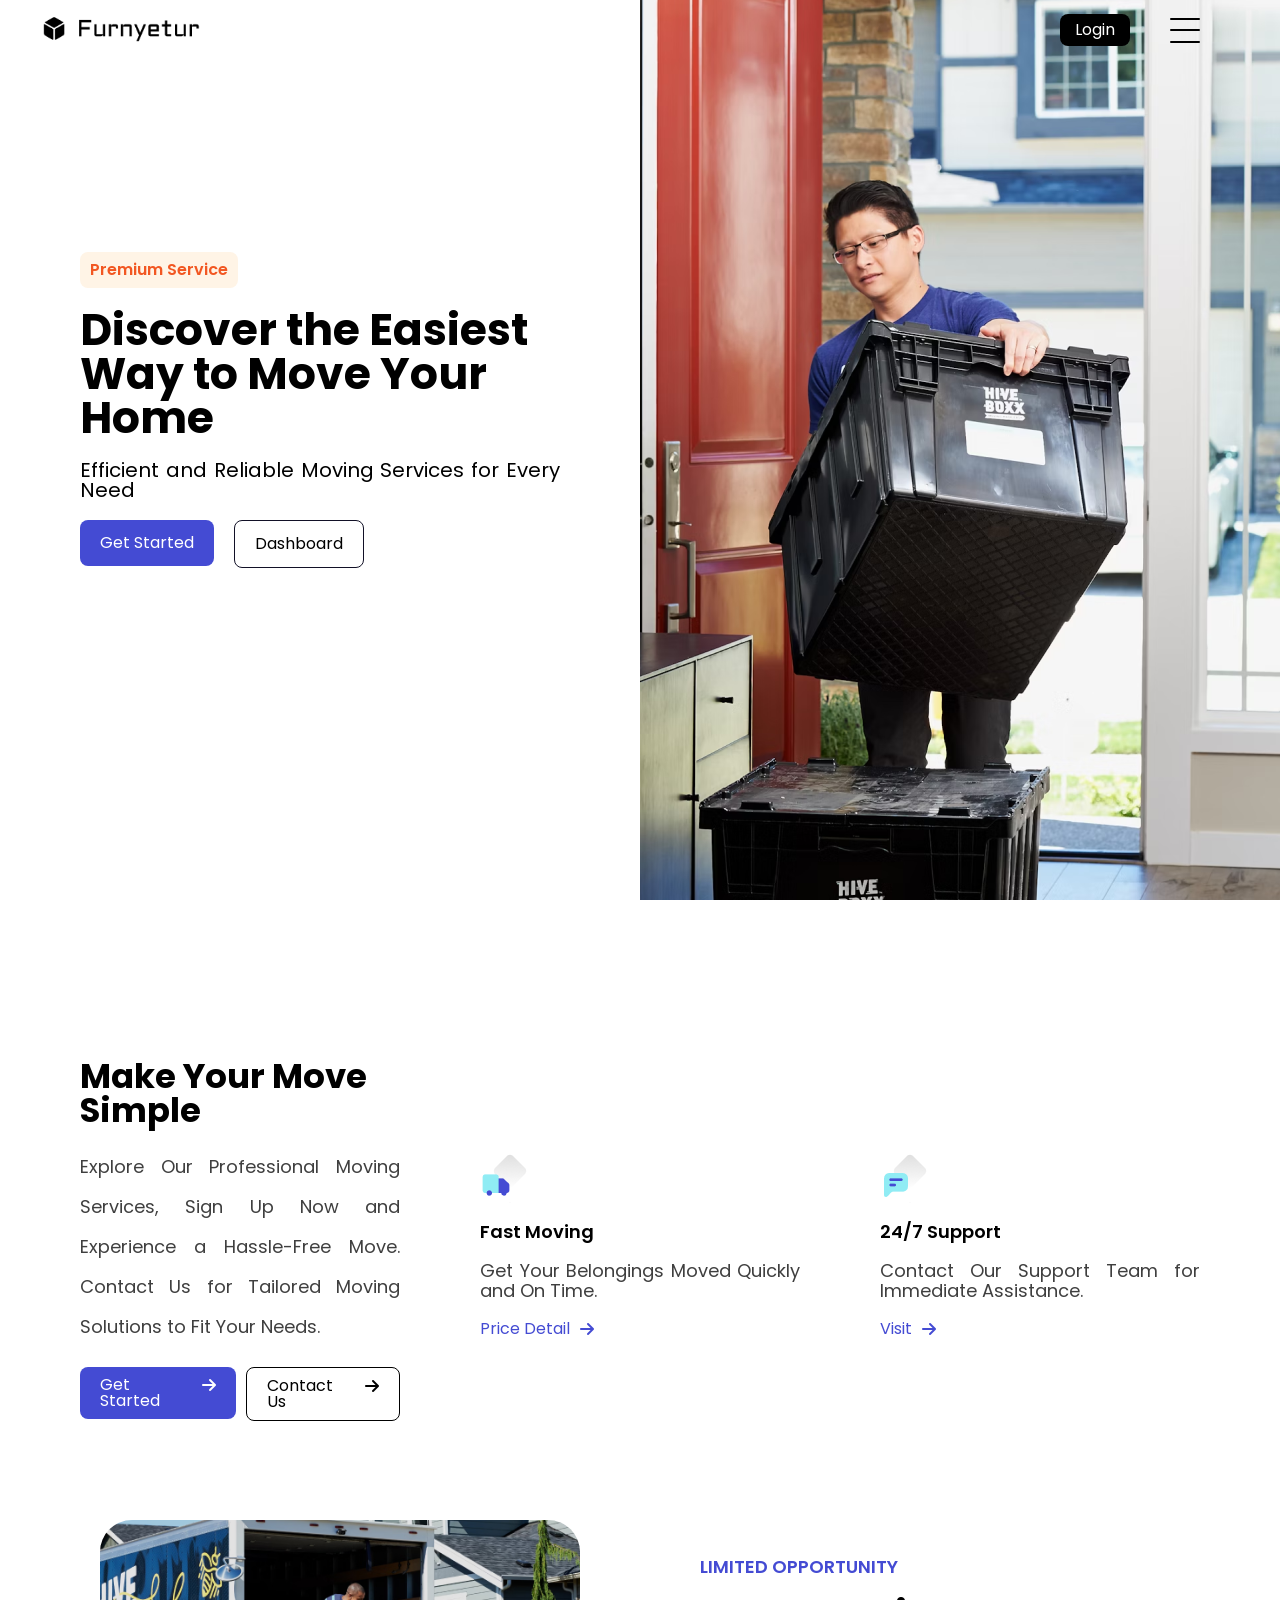
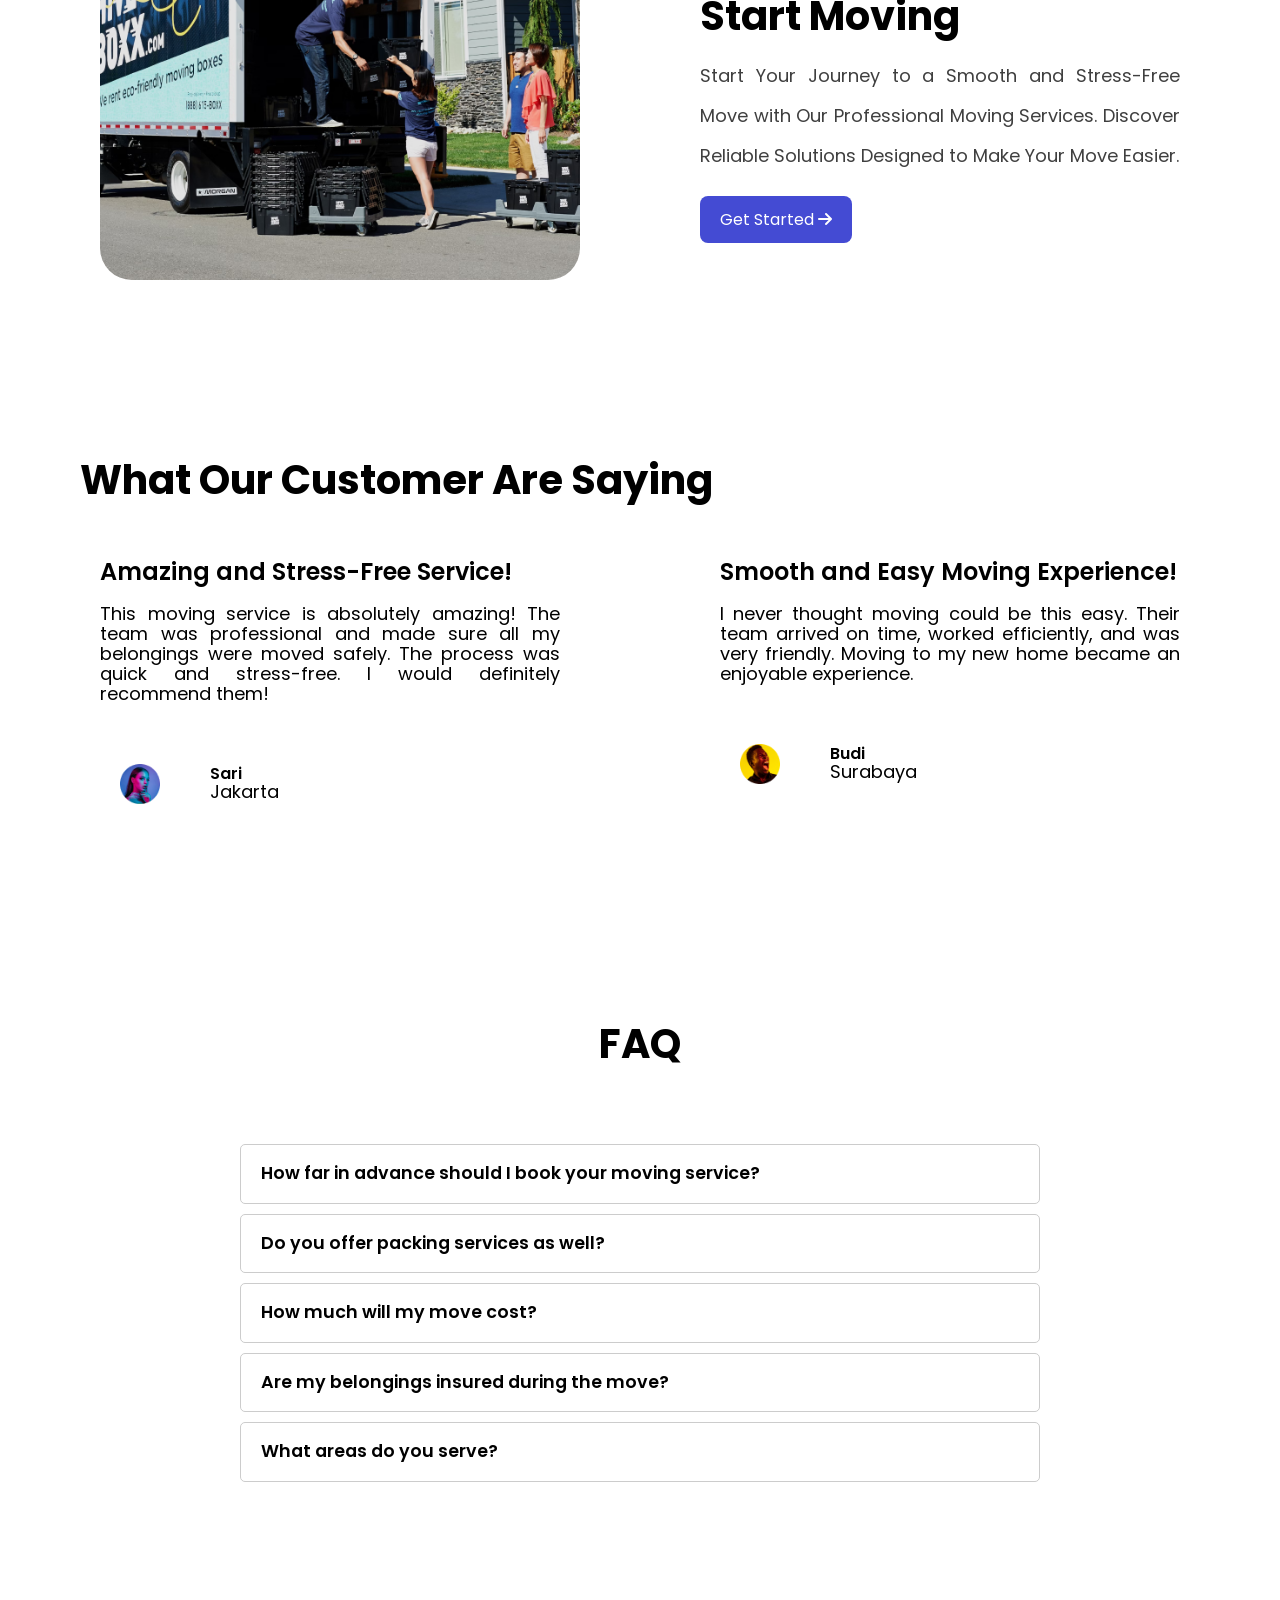
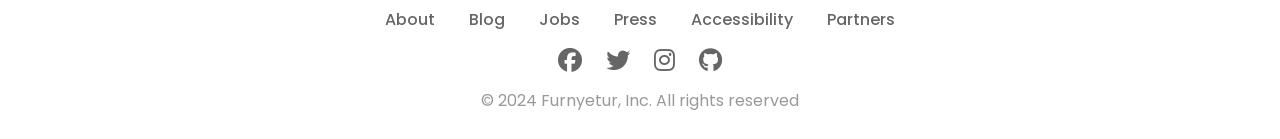
==== index.html @ ea4fcfea "first-commit" ====
<!DOCTYPE html>
<html lang="en">

<head>
    <meta charset="UTF-8" />
    <meta name="viewport" content="width=device-width, initial-scale=1.0" />
    <link rel="preconnect" href="https://fonts.googleapis.com" />
    <link rel="preconnect" href="https://fonts.gstatic.com" crossorigin />
    <link rel="stylesheet" href="./css/reset.css">
    <link rel="stylesheet" href="https://cdnjs.cloudflare.com/ajax/libs/font-awesome/6.6.0/css/all.min.css"
        integrity="sha512-Kc323vGBEqzTmouAECnVceyQqyqdsSiqLQISBL29aUW4U/M7pSPA/gEUZQqv1cwx4OnYxTxve5UMg5GT6L4JJg=="
        crossorigin="anonymous" referrerpolicy="no-referrer" />
    <link
        href="https://fonts.googleapis.com/css2?family=Poppins:ital,wght@0,100;0,200;0,300;0,400;0,500;0,600;0,700;0,800;0,900;1,100;1,200;1,300;1,400;1,500;1,600;1,700;1,800;1,900&display=swap"
        rel="stylesheet" />
    <link rel="stylesheet" href="./css/fonts.css" />
    <link rel="stylesheet" href="./css/index.style.css" />
    <title>Furnyetur</title>
</head>

<body style="overflow-x: hidden;">

    <header>
        <a href="">
            <img src="img/logo.png" alt="Furnyetur Logo">
        </a>

        <div>
            <a href="/login.html">
                <div class="btn-login poppins-regular">Login</div>
            </a>
            <div class="side-menu">
                <span></span>
                <span></span>
                <span></span>
            </div>
        </div>
    </header>

    <section class="hero">
        <div class="hero-content">
            <span class="poppins-semibold">Premium Service</span>
            <h1 class="poppins-bold">Discover the Easiest Way to Move Your Home</h1>
            <h5 class="poppins-regular">Efficient and Reliable Moving Services for Every Need</h5>
            <div class="hero-content-button">
                <a href="">
                    <div class="poppins-regular">Get Started</div>
                </a>
                <a href="/dashboard.html">
                    <div class="poppins-regular">Dashboard</div>
                </a>
            </div>
        </div>
        <div class="hero-img"></div>
    </section>

    <section class="services">
        <div class="service-item">
            <h1 class="poppins-bold">Make Your Move Simple</h1>
            <p class="poppins-regular">Explore Our Professional Moving Services, Sign Up Now and Experience a
                Hassle-Free Move. Contact Us for Tailored Moving Solutions to Fit Your Needs.</p>
            <div>
                <a href="">
                    <div class="poppins-regular">
                        <span>Get Started</span>
                        <i class="fa-solid fa-arrow-right"></i>
                    </div>
                </a>
                <a href="">
                    <div class="poppins-regular">
                        <span>Contact Us</span>
                        <i class="fa-solid fa-arrow-right"></i>
                    </div>
                </a>
            </div>
        </div>
        <div class="service-item">
            <div class="icon"></div>
            <h1 class="poppins-semibold">Fast Moving</h1>
            <p class="poppins-regular">Get Your Belongings Moved Quickly and On Time.</p>
            <div>
                <a href="">
                    <div class="poppins-regular">
                        <span>Price Detail</span>
                        <i class="fa-solid fa-arrow-right"></i>
                    </div>
                </a>
            </div>
        </div>
        <div class="service-item">
            <div class="icon"></div>
            <h1 class="poppins-semibold">24/7 Support</h1>
            <p class="poppins-regular">Contact Our Support Team for Immediate Assistance.</p>
            <div>
                <a href="">
                    <div class="poppins-regular">
                        <span>Visit</span>
                        <i class="fa-solid fa-arrow-right"></i>
                    </div>
                </a>
            </div>
        </div>
    </section>

    <section class="cta">
        <div class="cta-img"></div>
        <div class="cta-content">
            <span class="poppins-semibold">LIMITED OPPORTUNITY</span>
            <h1 class="poppins-bold">Start Moving</h1>
            <p class="poppins-regular">Start Your Journey to a Smooth and Stress-Free Move with Our Professional Moving
                Services. Discover Reliable Solutions Designed to Make Your Move Easier.</p>
            <div>
                <a href="">
                    <div class="poppins-regular">
                        Get Started
                        <i class="fa-solid fa-arrow-right"></i>
                    </div>
                </a>
            </div>
        </div>
    </section>

    <section class="customer">
        <h1 class="poppins-bold">What Our Customer Are Saying</h1>
        <div class="customer-grid">
            <div>
                <h1 class="poppins-semibold">Amazing and Stress-Free Service!</h1>
                <p class="poppins-regular">
                    This moving service is absolutely amazing! The team was professional and made sure all my belongings
                    were moved safely. The process was quick and stress-free. I would definitely recommend them!
                </p>

                <div class="user-avatar">
                    <div class="avatar-1"></div>
                    <div>
                        <h6 class="poppins-semibold">Sari</h6>
                        <p class="poppins-regular">Jakarta</p>
                    </div>
                </div>
            </div>
            <div>
                <h1 class="poppins-semibold">Smooth and Easy Moving Experience!</h1>
                <p class="poppins-regular">
                    I never thought moving could be this easy. Their team arrived on time, worked efficiently, and was
                    very friendly. Moving to my new home became an enjoyable experience.
                </p>

                <div class="user-avatar">
                    <div class="avatar-2"></div>
                    <div>
                        <h6 class="poppins-semibold">Budi</h6>
                        <p class="poppins-regular">Surabaya</p>
                    </div>
                </div>
            </div>
        </div>
    </section>

    <section class="faq">
        <h1 class="poppins-bold">FAQ</h1>
        <div class="accordion">
            <details>
                <summary class="poppins-semibold">How far in advance should I book your moving service?</summary>
                <div class="content poppins-regular">
                    We recommend booking at least 2-4 weeks in advance to ensure availability on your preferred date.
                    However, we do our best to accommodate last-minute requests whenever possible.
                </div>
            </details>
            <details>
                <summary class="poppins-semibold">Do you offer packing services as well?</summary>
                <div class="content poppins-regular">
                    Yes, we offer professional packing services to ensure your belongings are safely prepared for the
                    move.
                </div>
            </details>
            <details>
                <summary class="poppins-semibold">How much will my move cost?</summary>
                <div class="content poppins-regular">
                    The cost of your move depends on several factors, including the distance, size of your move, and any
                    additional services required.
                </div>
            </details>
            <details>
                <summary class="poppins-semibold">Are my belongings insured during the move?</summary>
                <div class="content poppins-regular">
                    Yes, we offer insurance options to protect your belongings during transit.
                </div>
            </details>
            <details>
                <summary class="poppins-semibold">What areas do you serve?</summary>
                <div class="content poppins-regular">
                    We serve a wide range of areas, including both local and long-distance moves. Please contact us to
                    check if we cover your location.
                </div>
            </details>
        </div>
    </section>

    <footer class="footer">
        <div class="footer-links">
            <a href="#" class="poppins-regular">About</a>
            <a href="#" class="poppins-regular">Blog</a>
            <a href="#" class="poppins-regular">Jobs</a>
            <a href="#" class="poppins-regular">Press</a>
            <a href="#" class="poppins-regular">Accessibility</a>
            <a href="#" class="poppins-regular">Partners</a>
        </div>

        <div class="footer-icons">
            <a href="#"><i class="fab fa-facebook"></i></a>
            <a href="#"><i class="fab fa-twitter"></i></a>
            <a href="#"><i class="fab fa-instagram"></i></a>
            <a href="#"><i class="fab fa-github"></i></a>
        </div>

        <div class="footer-bottom poppins-regular">
            &copy; 2024 Furnyetur, Inc. All rights reserved
        </div>
    </footer>
</body>

</html>
---- css/fonts.css ----
.poppins-thin {
    font-family: "Poppins", system-ui;
    font-weight: 100;
    font-style: normal;
}

.poppins-extralight {
    font-family: "Poppins", system-ui;
    font-weight: 200;
    font-style: normal;
}

.poppins-light {
    font-family: "Poppins", system-ui;
    font-weight: 300;
    font-style: normal;
}

.poppins-regular {
    font-family: "Poppins", system-ui;
    font-weight: 400;
    font-style: normal;
}

.poppins-medium {
    font-family: "Poppins", system-ui;
    font-weight: 500;
    font-style: normal;
}

.poppins-semibold {
    font-family: "Poppins", system-ui;
    font-weight: 600;
    font-style: normal;
}

.poppins-bold {
    font-family: "Poppins", system-ui;
    font-weight: 700;
    font-style: normal;
}

.poppins-extrabold {
    font-family: "Poppins", system-ui;
    font-weight: 800;
    font-style: normal;
}

.poppins-black {
    font-family: "Poppins", system-ui;
    font-weight: 900;
    font-style: normal;
}

.poppins-thin-italic {
    font-family: "Poppins", system-ui;
    font-weight: 100;
    font-style: italic;
}

.poppins-extralight-italic {
    font-family: "Poppins", system-ui;
    font-weight: 200;
    font-style: italic;
}

.poppins-light-italic {
    font-family: "Poppins", system-ui;
    font-weight: 300;
    font-style: italic;
}

.poppins-regular-italic {
    font-family: "Poppins", system-ui;
    font-weight: 400;
    font-style: italic;
}

.poppins-medium-italic {
    font-family: "Poppins", system-ui;
    font-weight: 500;
    font-style: italic;
}

.poppins-semibold-italic {
    font-family: "Poppins", system-ui;
    font-weight: 600;
    font-style: italic;
}

.poppins-bold-italic {
    font-family: "Poppins", system-ui;
    font-weight: 700;
    font-style: italic;
}

.poppins-extrabold-italic {
    font-family: "Poppins", system-ui;
    font-weight: 800;
    font-style: italic;
}

.poppins-black-italic {
    font-family: "Poppins", system-ui;
    font-weight: 900;
    font-style: italic;
}
---- css/index.style.css ----
header {
    position: fixed;
    margin: 10px 0;
    width: 100vw;
    height: 40px;
    display: flex;
    justify-content: space-between;
    align-items: center;
}

header a:first-child {
    margin-left: 40px;
}

header img {
    max-width: 160px;
}

header div {
    margin-right: 40px;
    display: flex;
    align-items: center;
}

.btn-login {
    padding: 8px 15px;
    background: black;
    border-radius: 0.5em;
    color: white;
}

.side-menu {
    position: relative;
    width: 30px;
    height: 30px;
}

.side-menu span:nth-child(1) {
    position: absolute;
    width: 100%;
    height: 2px;
    top: 10%;
    left: 50%;
    transform: translate(-50%, 0);
    background: black;
    border-radius: 0.5em;
}

.side-menu span:nth-child(2) {
    position: absolute;
    width: 100%;
    height: 2px;
    top: 48%;
    left: 50%;
    transform: translate(-50%, 0);
    background: black;
    border-radius: 0.5em;
}

.side-menu span:nth-child(3) {
    position: absolute;
    width: 100%;
    height: 2px;
    top: 85%;
    left: 50%;
    transform: translate(-50%, 0);
    background: black;
    border-radius: 0.5em;
}

.hero {
    width: 100vw;
    height: 100vh;
    display: grid;
    grid-template-columns: repeat(2, 1fr);
    grid-template-rows: 1fr;
    grid-column-gap: 0px;
    grid-row-gap: 0px;
}

.hero-content {
    background: white;
    grid-area: 1 / 1 / 2 / 2;
    display: flex;
    flex-direction: column;
    justify-content: center;
    gap: 20px;
    margin-top: -80px;
    padding: 0 80px;
}

.hero-content span {
    font-size: 16px;
    width: fit-content;
    padding: 10px;
    background: #FFF4E6;
    color: #F25722;
    border-radius: 0.5em;
}

.hero-content h1 {
    font-size: 44px;
    text-align: left;
}

.hero-content h5 {
    font-size: 20px;
    text-align: justify;
}

.hero-img {
    grid-area: 1 / 2 / 2 / 3;
    height: 100%;
    background: url('/img/img-hero.png');
    background-size: cover;
    background-position: top;
    background-repeat: no-repeat;
}

.hero-content-button {
    display: flex;
    gap: 20px;
}


.hero-content-button a:nth-child(1) div {
    padding: 15px 20px;
    background: #444BD3;
    border-radius: 0.5em;
    color: white;
}

.hero-content-button a:nth-child(2) div {
    padding: 15px 20px;
    border: 1px solid rgba(18, 17, 39, 12);
    border-radius: 0.5em;
    color: black;
}

.services {
    margin-top: 120px;
    height: 400px;
    display: grid;
    grid-template-columns: repeat(3, 1fr);
    grid-template-rows: 1fr;
    grid-column-gap: 80px;
    grid-row-gap: 0px;
    align-items: center;
    padding: 20px 80px;
}

.service-item:nth-child(1) {
    grid-area: 1 / 1 / 2 / 2;
}

.service-item:nth-child(1) h1 {
    font-size: 34px;
}

.service-item:nth-child(1) p {
    margin-top: 20px;
    color: rgb(63, 63, 63);
    font-size: 18px;
    line-height: 40px;
    text-align: justify;
}

.service-item:nth-child(1) div {
    display: flex;
    gap: 10px;
    margin-top: 10px;
}

.service-item:nth-child(1) div a:nth-child(1) div {
    padding: 10px 20px;
    background: #444BD3;
    border-radius: 0.5em;
    color: white;
}

.service-item:nth-child(1) div a:nth-child(2) div {
    padding: 10px 20px;
    border: 1px solid black;
    border-radius: 0.5em;
    color: black;
}

.service-item:nth-child(2) {
    grid-area: 1 / 2 / 2 / 3;
}

.service-item:nth-child(2) .icon {
    width: 50px;
    height: 50px;
    background: url('/img/truck-icon.png');
    margin-bottom: 20px;
}

.service-item:nth-child(2) div {
    display: flex;
    align-items: center;
    gap: 10px;
    margin-top: 10px;
}

.service-item:nth-child(2) h1 {
    font-size: 18px;
}

.service-item:nth-child(2) p {
    margin-top: 20px;
    color: rgb(63, 63, 63);
    font-size: 18px;
    line-height: 20px;
    text-align: justify;
}

.service-item:nth-child(2) div a:nth-child(1) div {
    color: #444BD3;
    border-radius: 0.5em;
}

.service-item:nth-child(3) {
    grid-area: 1 / 3 / 2 / 4;
}

.service-item:nth-child(3) .icon {
    width: 50px;
    height: 50px;
    background: url('/img/customer-service.png');
    margin-bottom: 20px;
}

.service-item:nth-child(3) div {
    display: flex;
    align-items: center;
    gap: 10px;
    margin-top: 10px;
}

.service-item:nth-child(3) h1 {
    font-size: 18px;
}

.service-item:nth-child(3) p {
    margin-top: 20px;
    color: rgb(63, 63, 63);
    font-size: 18px;
    line-height: 20px;
    text-align: justify;
}

.service-item:nth-child(3) div a:nth-child(1) div {
    color: #444BD3;
    border-radius: 0.5em;
}

.cta {
    height: 400px;
    display: grid;
    grid-template-columns: repeat(2, 1fr);
    grid-template-rows: 1fr;
    grid-column-gap: 80px;
    grid-row-gap: 0px;
    padding: 40px 80px;
}

.cta-img {
    margin: 20px;
    background: url('/img/img1.png');
    background-size: cover;
    border-radius: 2em;
}

.cta-content {
    margin: 20px;
    display: flex;
    flex-direction: column;
    justify-content: center;
}

.cta-content span {
    font-size: 18px;
    color: #444BD3;
    margin-bottom: 20px;
}

.cta-content h1 {
    font-size: 40px;
    margin-bottom: 20px;
}

.cta-content p {
    font-size: 18px;
    color: rgb(63, 63, 63);
    line-height: 40px;
    margin-bottom: 20px;
    text-align: justify;
}

.cta-content div a div {
    width: fit-content;
    padding: 15px 20px;
    background: #444BD3;
    border-radius: 0.5em;
    color: white;
}

.customer {
    margin-top: 80px;
    padding: 40px 80px;
}

.customer h1:first-child {
    font-size: 40px;
}

.customer-grid {
    margin-top: 40px;
    height: auto;
    display: grid;
    grid-template-columns: repeat(2, 1fr);
    grid-template-rows: 1fr;
    grid-column-gap: 120px;
    grid-row-gap: 0px;
}

.customer-grid div:nth-child(1) {
    grid-area: 1 / 1 / 2 / 2;
    margin: 20px;
}

.customer-grid div:nth-child(1) h1 {
    font-size: 24px;
    margin-bottom: 20px;
}

.customer-grid div:nth-child(1) p {
    font-size: 18px;
    line-height: 20px;
    text-align: justify;
}

.user-avatar {
    margin-top: 40px;
    display: flex;
    align-items: center;
    gap: 10px;
}

.user-avatar .avatar-1 {
    width: 40px;
    height: 40px;
    background: url('/img/user1.png');
    background-size: cover;
}

.customer-grid div:nth-child(2) {
    grid-area: 1 / 2 / 2 / 3;
    margin: 20px;
}

.customer-grid div:nth-child(2) h1 {
    font-size: 24px;
    margin-bottom: 20px;
}

.customer-grid div:nth-child(2) p {
    font-size: 18px;
    line-height: 20px;
    text-align: justify;
}

.user-avatar .avatar-2 {
    width: 40px;
    height: 40px;
    background: url('/img/user2.png');
    background-size: cover;
}

.faq {
    margin-top: 120px;
    padding: 20px 80px;
}

.faq h1 {
    font-size: 40px;
    text-align: center;
}

.accordion {
    max-width: 800px;
    margin: 80px auto;
}

details {
    border: 1px solid #ccc;
    border-radius: 5px;
    margin-bottom: 10px;
    padding: 10px;
    background-color: #fff;
}

summary {
    font-weight: 600;
    font-size: 1.1em;
    cursor: pointer;
    padding: 10px;
    list-style: none;
}

summary:hover {
    background-color: #f4f4f4;
}

details[open] summary {
    border-bottom: 1px solid #ccc;
    margin-bottom: 10px;
}

.content {
    font-size: 0.9em;
    line-height: 1.6;
    color: #666;
    padding: 10px 0;
}

.footer {
    padding: 30px 20px;
    text-align: center;
}

.footer-links {
    margin-bottom: 20px;
}

.footer-links a {
    color: #666;
    margin: 0 15px;
    text-decoration: none;
    font-weight: 500;
}

.footer-icons a {
    color: #666;
    margin: 0 10px;
    font-size: 1.5em;
    text-decoration: none;
}

.footer-icons a:hover {
    color: #000;
}

.footer-bottom {
    margin-top: 20px;
    color: #999;
}

@media (max-width: 1080px) {
    .hero {
        grid-template-columns: 1fr;
        grid-template-rows: 1fr;
    }

    .hero-content {
        display: flex;
        flex-direction: column;
        justify-content: center;
        align-items: center;
    }

    .hero-content h1 {
        font-size: 44px;
        text-align: center;
    }

    .hero-img {
        display: none;
    }

    .services {
        height: auto;
        grid-template-columns: 1fr;
        grid-template-rows: repeat(3, 1fr);
    }

    .service-item:nth-child(1) {
        grid-area: 1 / 1 / 2 / 2;
    }

    .service-item:nth-child(2) {
        grid-area: 2 / 1 / 3 / 2;
    }

    .service-item:nth-child(3) {
        grid-area: 3 / 1 / 4 / 2;
    }

    .cta {
        height: auto;
        grid-template-columns: 1fr;
        padding: 40px 60px;
    }

    .cta-img {
        display: none;
    }

    .customer-grid {
        grid-template-columns: 1fr;
        grid-template-rows: repeat(2, 1fr);
        grid-row-gap: 20px;
    }

    .customer-grid div:nth-child(1) {
        grid-area: 1 / 1 / 2 / 2;
        margin: 0;
    }

    .customer-grid div:nth-child(2) {
        grid-area: 2 / 1 / 3 / 2;
        margin: 0;
    }
}
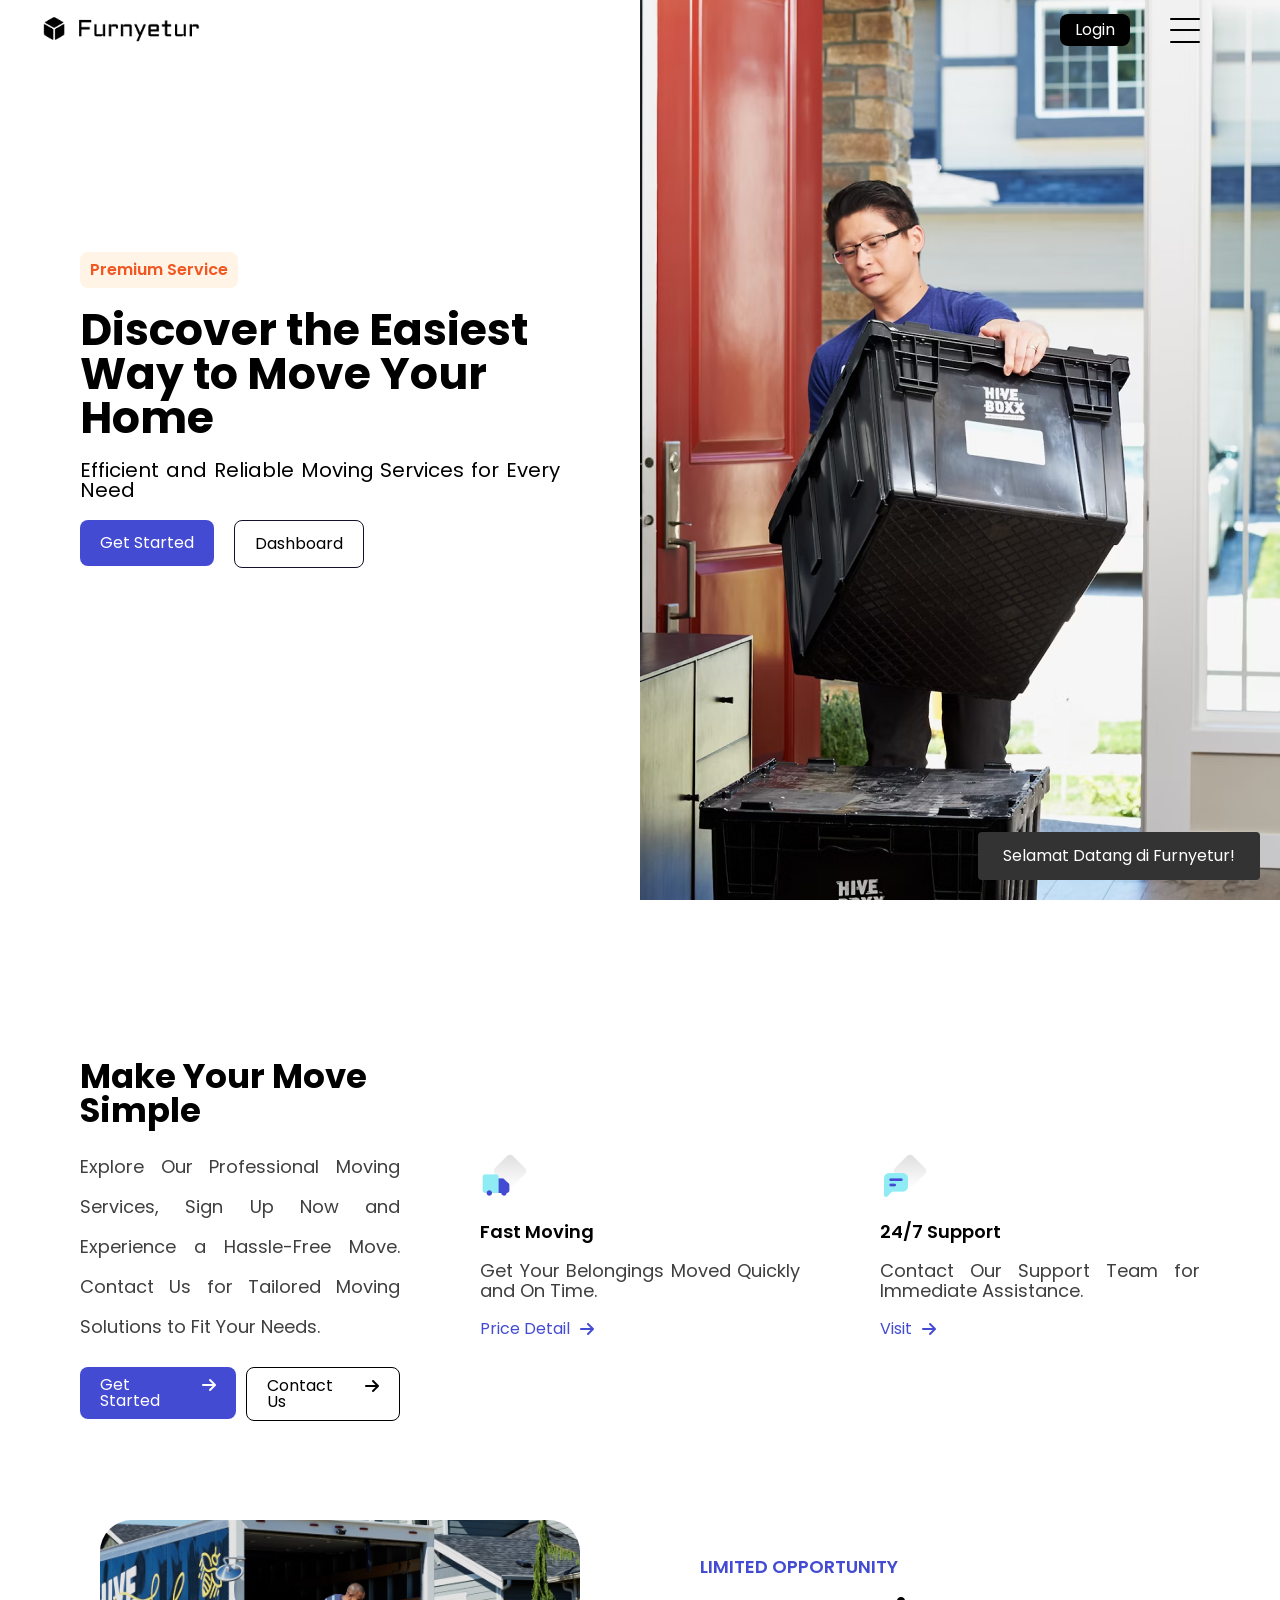
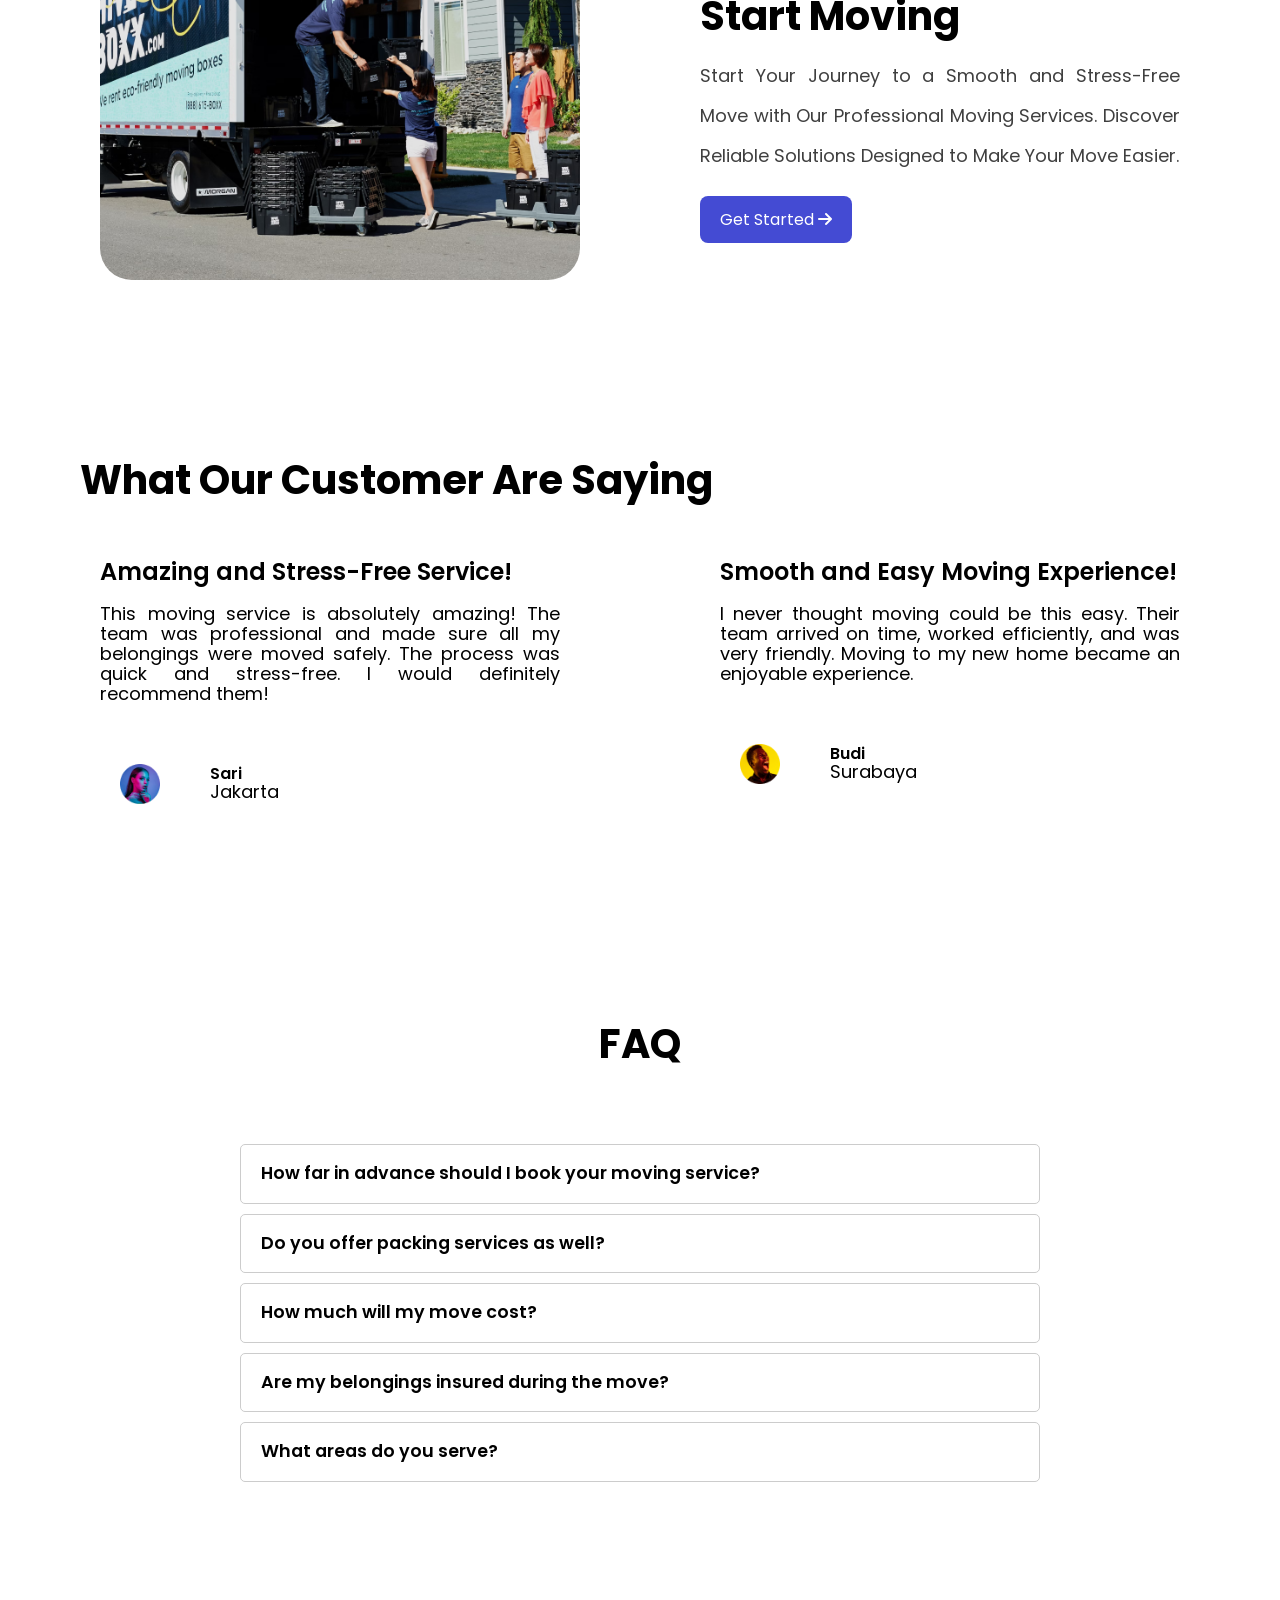
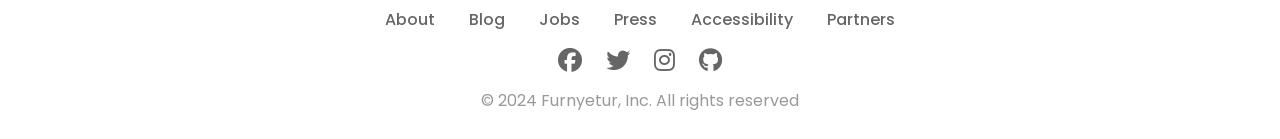
==== commit 04c505e1: "commit tugas3" ====
--- a/index.html
+++ b/index.html
@@ -217,6 +217,10 @@
             &copy; 2024 Furnyetur, Inc. All rights reserved
         </div>
     </footer>
+
+    <div id="toast" class="toast hidden poppins-regular">This is a toast message</div>
+
+    <script src="js/index.js"></script>
 </body>
 
 </html>
--- a/css/index.style.css
+++ b/css/index.style.css
@@ -1,11 +1,12 @@
 header {
     position: fixed;
-    margin: 10px 0;
+    padding: 10px 0;
     width: 100vw;
     height: 40px;
     display: flex;
     justify-content: space-between;
     align-items: center;
+    transition: all 0.4s ease-in-out;
 }
 
 header a:first-child {
@@ -457,6 +458,32 @@
     color: #999;
 }
 
+.toast {
+    position: fixed;
+    bottom: 20px;
+    right: 20px;
+    min-width: 250px;
+    padding: 16px;
+    background-color: #333;
+    color: white;
+    text-align: center;
+    border-radius: 4px;
+    opacity: 0;
+    visibility: hidden;
+    transition: opacity 0.5s, visibility 0.5s;
+}
+
+.toast.show {
+    opacity: 1;
+    visibility: visible;
+}
+
+.toast.hidden {
+    opacity: 0;
+    visibility: hidden;
+}
+
+
 @media (max-width: 1080px) {
     .hero {
         grid-template-columns: 1fr;
